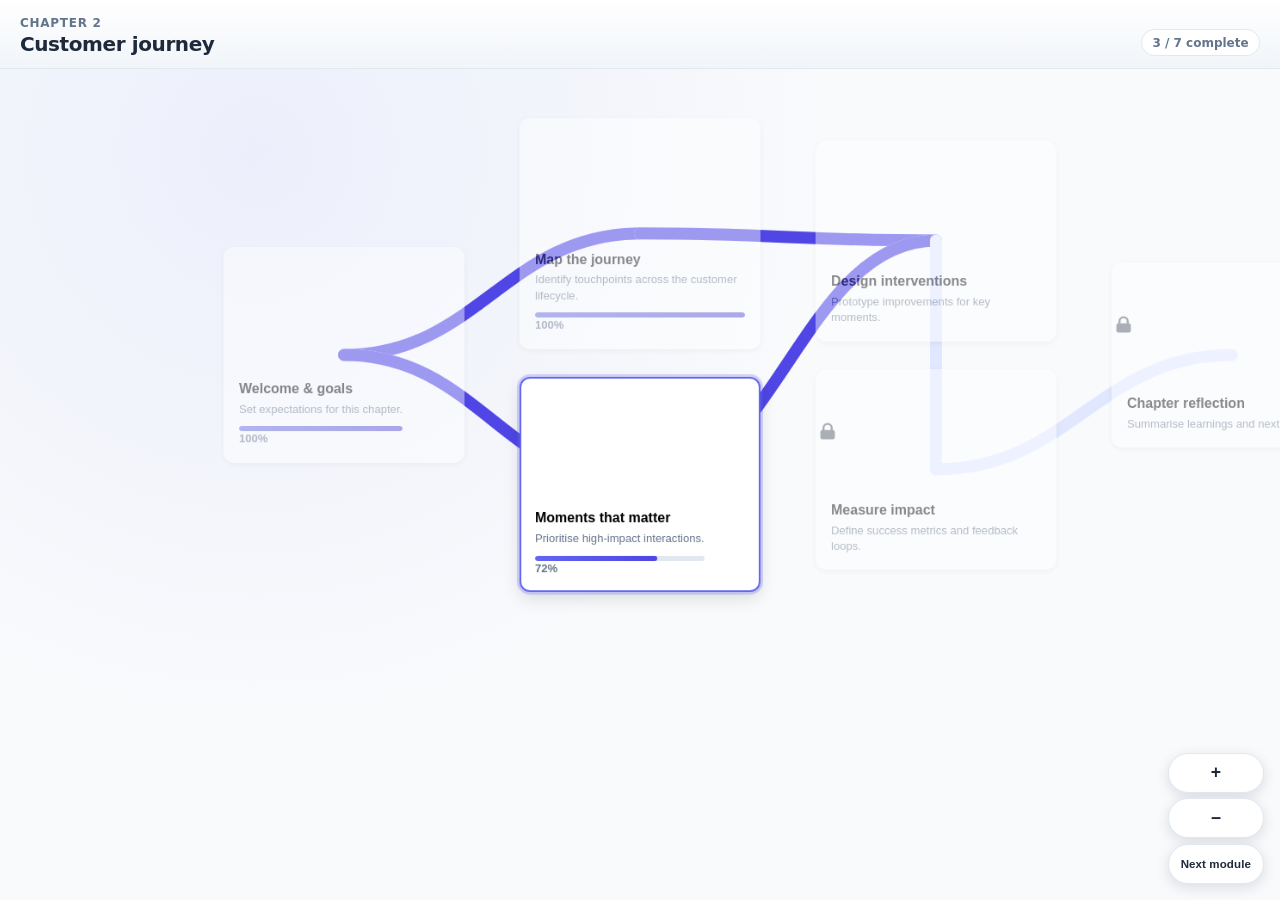
==== flow-map/index.html @ a002567e "Add WF prototype hub with flow-map chapter path design. Co-authored-by: Cursor <cursoragent@cursor.c" ====
<!DOCTYPE html>
<html lang="en">
  <head>
    <meta charset="UTF-8" />
    <meta name="viewport" content="width=device-width, initial-scale=1.0" />
    <title>flow-map — WF Prototype</title>
    <link rel="stylesheet" href="../css/flow-map.css" />
  </head>
  <body>
    <div class="flow-page">
      <header class="flow-header">
        <div class="flow-header__text">
          <p class="flow-header__chapter">Chapter 2</p>
          <h1 class="flow-header__title">Customer journey</h1>
        </div>
        <div class="flow-header__meta">
          <span class="pill">3 / 7 complete</span>
        </div>
      </header>

      <div class="path-viewport" id="viewport" aria-label="Chapter flow">
        <div class="path-stage" id="stage">
          <div class="path-map" id="map">
            <svg class="connectors" id="connectors" aria-hidden="true"></svg>
            <div class="columns" id="columns" role="list"></div>
          </div>
        </div>
      </div>

      <div class="map-controls" aria-label="Map controls">
        <button type="button" class="map-controls__btn" id="zoom-in" aria-label="Zoom in">+</button>
        <button type="button" class="map-controls__btn" id="zoom-out" aria-label="Zoom out">−</button>
        <button type="button" class="map-controls__btn map-controls__btn--wide" id="center-next">
          Next module
        </button>
      </div>
    </div>

    <script src="../js/flow-map.js" type="module"></script>
  </body>
</html>
---- css/flow-map.css ----
*,
*::before,
*::after {
  box-sizing: border-box;
}

:root {
  --indigo-500: #6366f1;
  --indigo-600: #4f46e5;
  --indigo-200: #e0e7ff;
  --indigo-300: #818cf8;
  --slate-50: #f8fafc;
  --slate-100: #f1f5f9;
  --slate-500: #64748b;
  --slate-800: #1e293b;
}

html,
body {
  margin: 0;
  height: 100%;
  font-family:
    'Inter',
    system-ui,
    -apple-system,
    BlinkMacSystemFont,
    'Segoe UI',
    sans-serif;
  background: var(--slate-100);
  color: var(--slate-800);
}

.flow-page {
  display: flex;
  flex-direction: column;
  height: 100vh;
  min-height: 100dvh;
  overflow: hidden;
}

.flow-header {
  display: flex;
  align-items: flex-end;
  justify-content: space-between;
  gap: 1rem;
  padding: 1rem 1.25rem 0.75rem;
  background: linear-gradient(180deg, #fff 0%, var(--slate-100) 100%);
  border-bottom: 1px solid #e2e8f0;
  flex-shrink: 0;
}

.flow-header__chapter {
  margin: 0 0 0.15rem;
  font-size: 0.75rem;
  font-weight: 600;
  letter-spacing: 0.06em;
  text-transform: uppercase;
  color: var(--slate-500);
}

.flow-header__title {
  margin: 0;
  font-size: 1.25rem;
  font-weight: 700;
  letter-spacing: -0.02em;
}

.pill {
  display: inline-block;
  padding: 0.35rem 0.65rem;
  border-radius: 999px;
  background: #fff;
  border: 1px solid #e2e8f0;
  font-size: 0.75rem;
  font-weight: 600;
  color: var(--slate-500);
}

.path-viewport {
  position: relative;
  flex: 1;
  min-height: 0;
  overflow: hidden;
  touch-action: none;
  cursor: grab;
  background:
    radial-gradient(circle at 20% 10%, rgba(99, 102, 241, 0.08), transparent 45%),
    var(--slate-50);
}

.path-viewport.panning {
  cursor: grabbing;
}

.path-stage {
  transform-origin: 0 0;
  will-change: transform;
}

.path-stage.animating {
  transition: transform 900ms cubic-bezier(0.22, 1, 0.36, 1);
}

.path-map {
  position: relative;
  width: max-content;
  min-height: 320px;
  padding: 1rem 0 2rem;
}

.connectors {
  position: absolute;
  inset: 0;
  width: 100%;
  height: 100%;
  pointer-events: none;
  overflow: visible;
}

.lane-track {
  fill: none;
  stroke: var(--indigo-200);
  stroke-width: 14;
  stroke-linecap: round;
  stroke-linejoin: round;
}

.lane-fill {
  fill: none;
  stroke: var(--indigo-500);
  stroke-width: 14;
  stroke-linecap: round;
  stroke-linejoin: round;
}

.lane-fill.filled {
  stroke: var(--indigo-600);
}

.lane-fill.animating {
  stroke: var(--indigo-300);
}

.columns {
  position: relative;
  z-index: 1;
  display: flex;
  flex-direction: row;
  align-items: stretch;
  gap: 4rem;
  padding: 1rem 2rem 2rem;
}

.column {
  display: flex;
  flex-direction: column;
  justify-content: center;
  gap: 2rem;
  flex: 0 0 auto;
  min-width: min(280px, 85vw);
}

.node-wrap {
  width: min(280px, 85vw);
  transition:
    opacity 400ms ease,
    filter 400ms ease;
}

.node-wrap.dimmed {
  opacity: 0.45;
  filter: saturate(0.85);
}

.node-wrap.focus-target {
  z-index: 2;
}

.module-card {
  display: flex;
  flex-direction: column;
  width: 100%;
  min-height: 200px;
  padding: 0;
  border: 2px solid transparent;
  border-radius: 0.75rem;
  background: #fff;
  box-shadow: 0 2px 8px rgba(0, 0, 0, 0.1);
  overflow: hidden;
  text-align: left;
  cursor: pointer;
  transition:
    transform 0.2s ease,
    box-shadow 0.2s ease,
    border-color 0.2s ease;
}

.module-card:hover:not(.locked) {
  transform: translateY(-4px);
  box-shadow: 0 8px 20px rgba(0, 0, 0, 0.15);
  border-color: var(--indigo-500);
}

.module-card.locked {
  cursor: not-allowed;
}

.module-card.focus-ring {
  border-color: var(--indigo-500);
  box-shadow:
    0 0 0 3px rgba(99, 102, 241, 0.25),
    0 8px 20px rgba(0, 0, 0, 0.12);
}

.module-image {
  position: relative;
  height: 140px;
  background: linear-gradient(135deg, #c7d2fe 0%, #a5b4fc 50%, #818cf8 100%);
}

.module-image img {
  width: 100%;
  height: 100%;
  object-fit: cover;
  display: block;
}

.module-image--locked::after {
  content: '';
  position: absolute;
  inset: 0;
  background: linear-gradient(
    to bottom,
    rgba(255, 255, 255, 0.05) 0%,
    rgba(243, 244, 246, 0.55) 100%
  );
}

.lock-badge {
  position: absolute;
  inset: 0;
  display: grid;
  place-items: center;
  background: rgba(255, 255, 255, 0.35);
}

.lock-badge svg {
  width: 1.5rem;
  height: 1.5rem;
  color: #4b5563;
}

.module-info {
  padding: 0.85rem 1rem 1rem;
}

.module-info h3 {
  margin: 0 0 0.35rem;
  font-size: 1rem;
  font-weight: 700;
}

.module-info p {
  margin: 0;
  font-size: 0.82rem;
  line-height: 1.4;
  color: var(--slate-500);
  display: -webkit-box;
  -webkit-line-clamp: 2;
  -webkit-box-orient: vertical;
  overflow: hidden;
}

.progress-bar {
  margin-top: 0.65rem;
  height: 6px;
  border-radius: 999px;
  background: #e2e8f0;
  overflow: hidden;
}

.progress-fill {
  height: 100%;
  border-radius: inherit;
  background: linear-gradient(90deg, var(--indigo-500), var(--indigo-600));
}

.progress-text {
  margin: 0.35rem 0 0;
  font-size: 0.72rem;
  font-weight: 600;
  color: var(--indigo-600);
}

.map-controls {
  position: absolute;
  right: 1rem;
  bottom: 1rem;
  display: flex;
  flex-direction: column;
  gap: 0.35rem;
  z-index: 10;
}

.map-controls__btn {
  min-width: 2.5rem;
  height: 2.5rem;
  padding: 0 0.75rem;
  border: 1px solid #e2e8f0;
  border-radius: 999px;
  background: #fff;
  box-shadow: 0 4px 14px rgba(15, 23, 42, 0.12);
  font-size: 1.1rem;
  font-weight: 700;
  color: var(--slate-800);
  cursor: pointer;
}

.map-controls__btn--wide {
  font-size: 0.72rem;
  font-weight: 600;
  letter-spacing: 0.01em;
}

.map-controls__btn:hover {
  border-color: var(--indigo-500);
  color: var(--indigo-600);
}

@media (max-width: 768px) {
  .columns {
    gap: 2.5rem;
    padding-inline: 1rem;
  }

  .lane-track,
  .lane-fill {
    stroke-width: 10;
  }
}

@media (prefers-reduced-motion: reduce) {
  .path-stage.animating,
  .node-wrap {
    transition: none;
  }
}
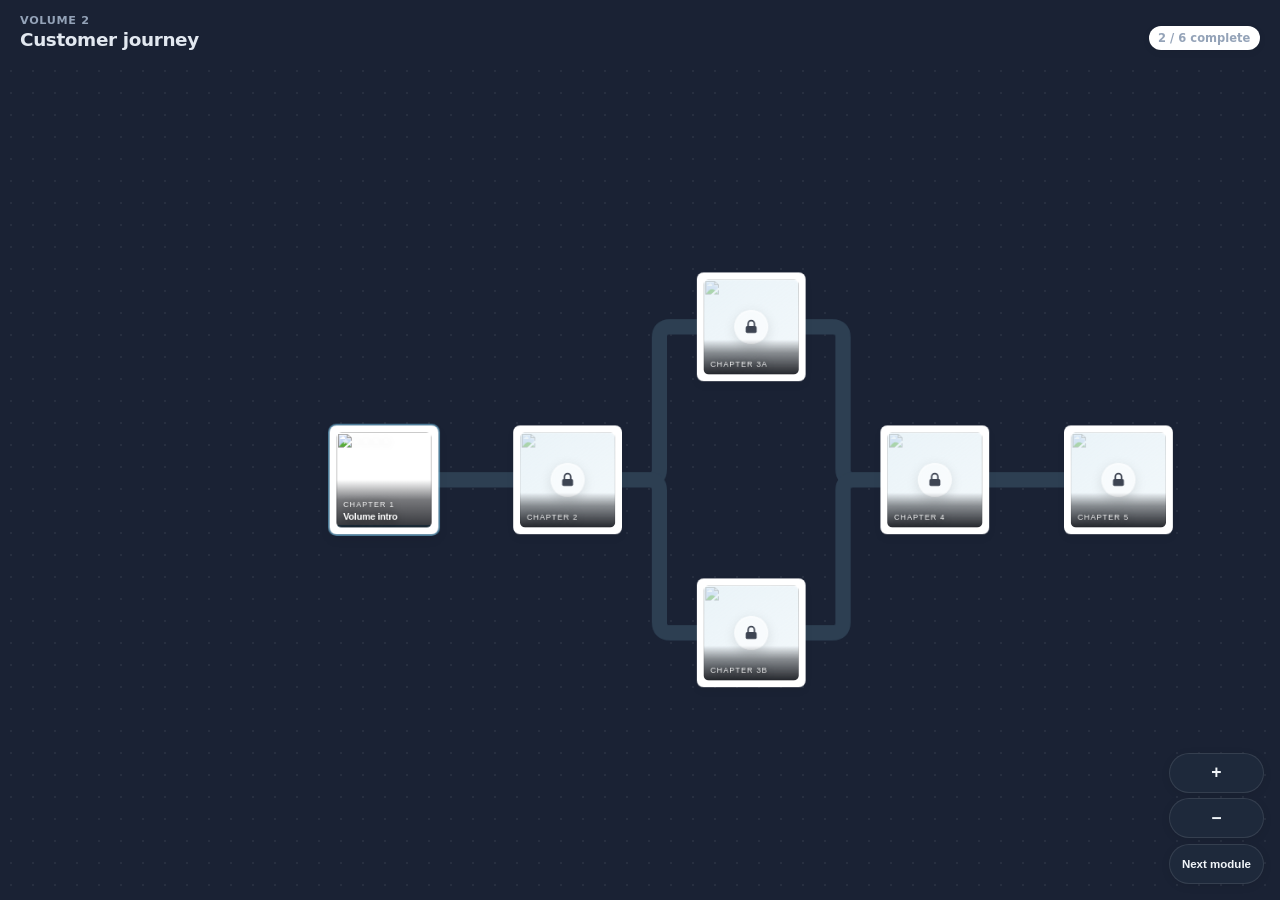
==== commit 807f5bc5: "Add workflow intro, corporate skin, and prototype tooling. Introduces the full chapter path experien" ====
--- a/flow-map/index.html
+++ b/flow-map/index.html
@@ -1,24 +1,27 @@
 <!DOCTYPE html>
-<html lang="en">
+<html lang="en" data-skin="space" data-appearance="dark" data-corporate-appearance="image" data-module-layout="clean">
   <head>
     <meta charset="UTF-8" />
     <meta name="viewport" content="width=device-width, initial-scale=1.0" />
     <title>flow-map — WF Prototype</title>
+    <link rel="stylesheet" href="../css/theme.css" />
+    <link rel="stylesheet" href="../css/cheat-panel.css" />
     <link rel="stylesheet" href="../css/flow-map.css" />
+    <link rel="stylesheet" href="../css/module-folder-bento.css" />
   </head>
   <body>
     <div class="flow-page">
       <header class="flow-header">
         <div class="flow-header__text">
-          <p class="flow-header__chapter">Chapter 2</p>
+          <p class="flow-header__chapter">Volume 2</p>
           <h1 class="flow-header__title">Customer journey</h1>
         </div>
         <div class="flow-header__meta">
-          <span class="pill">3 / 7 complete</span>
+          <span class="pill">2 / 6 complete</span>
         </div>
       </header>
 
-      <div class="path-viewport" id="viewport" aria-label="Chapter flow">
+      <div class="path-viewport" id="viewport" aria-label="Volume flow">
         <div class="path-stage" id="stage">
           <div class="path-map" id="map">
             <svg class="connectors" id="connectors" aria-hidden="true"></svg>
@@ -36,6 +39,19 @@
       </div>
     </div>
 
+    <script>
+      (function () {
+        function purgeStaleCheatPanel() {
+          var panel = document.getElementById('wf-cheat-panel');
+          if (panel && !panel.querySelector('[data-skin]')) panel.remove();
+        }
+        purgeStaleCheatPanel();
+        window.addEventListener('pageshow', function (e) {
+          if (e.persisted) purgeStaleCheatPanel();
+        });
+      })();
+    </script>
+    <script src="../js/cheat-panel.js?v=corporate-hero-office-1" type="module"></script>
     <script src="../js/flow-map.js" type="module"></script>
   </body>
 </html>
--- a/css/theme.css
+++ b/css/theme.css
@@ -0,0 +1,190 @@
+/* Global skins, space appearance, corporate appearance, + theme colour (cheat panel) */
+
+:root {
+  --theme-color: #6baed0;
+  --theme-color-soft: rgba(107, 174, 208, 0.15);
+  --theme-color-ring: rgba(107, 174, 208, 0.45);
+  --theme-color-strong: rgba(107, 174, 208, 0.65);
+  --theme-color-fill: rgba(107, 174, 208, 0.72);
+}
+
+/* —— Space skin · dark (starfield) —— */
+html[data-skin='space'][data-appearance='dark'],
+html:not([data-skin])[data-appearance='dark'] {
+  --surface-primary: #0a0e1a;
+  --surface-secondary: #121a2e;
+  --text-primary: #f1f5f9;
+  --text-muted: #94a3b8;
+  --hub-bg: #0f172a;
+  --hub-panel: #1e293b;
+  --hub-panel-border: #334155;
+  --hub-icon-bg: rgba(255, 255, 255, 0.06);
+  --map-bg: #1a2234;
+  --map-grid-dot: rgba(255, 255, 255, 0.06);
+  --map-header-fade: linear-gradient(180deg, rgba(26, 34, 52, 0.95) 0%, transparent 100%);
+  --map-text: #e2e8f0;
+  --map-text-muted: #94a3b8;
+  --map-card-bg: #ffffff;
+  --map-control-bg: #1e293b;
+  --map-control-text: #f1f5f9;
+  --map-control-border: rgba(255, 255, 255, 0.1);
+  --lane-track: #2d3f52;
+  --lane-fill: color-mix(in srgb, var(--theme-color) 55%, #2d3f52);
+  --lane-fill-done: var(--theme-color);
+  --intro-sky-visible: 1;
+  --void-glow: rgba(120, 160, 220, 0.35);
+}
+
+/* —— Space skin · light (abstract void) —— */
+html[data-skin='space'][data-appearance='light'],
+html:not([data-skin])[data-appearance='light'] {
+  --surface-primary: #ffffff;
+  --surface-secondary: #f2f5f7;
+  --text-primary: #1e293b;
+  --text-muted: #64748b;
+  --hub-bg: #f2f5f7;
+  --hub-panel: #ffffff;
+  --hub-panel-border: #e2e8f0;
+  --hub-icon-bg: rgba(15, 23, 42, 0.05);
+  --map-bg: #f2f5f7;
+  --map-grid-dot: rgba(15, 23, 42, 0.06);
+  --map-header-fade: linear-gradient(180deg, rgba(255, 255, 255, 0.95) 0%, transparent 100%);
+  --map-text: #1e293b;
+  --map-text-muted: #64748b;
+  --map-card-bg: #ffffff;
+  --map-control-bg: #ffffff;
+  --map-control-text: #1e293b;
+  --map-control-border: rgba(15, 23, 42, 0.08);
+  --lane-track: #d4dee8;
+  --lane-fill: color-mix(in srgb, var(--theme-color) 50%, #d4dee8);
+  --lane-fill-done: var(--theme-color);
+  --intro-sky-visible: 1;
+  --void-top: #ffffff;
+  --void-mid: #f2f5f7;
+  --void-horizon: #e2e7f0;
+  --void-floor: #d8dee9;
+  --void-glow: rgba(255, 255, 255, 0.9);
+  --void-haze: rgba(200, 210, 228, 0.5);
+}
+
+/* Shared module accent (inside cards + UI details) */
+.module-card--start,
+.module-card.focus-ring,
+.module-card.is-focused {
+  box-shadow:
+    0 0 0 2px var(--theme-color-ring),
+    0 0 1.5px rgba(0, 0, 0, 0.05),
+    0 4.8px 10.2px rgba(0, 0, 0, 0.05);
+}
+
+.module-card.focus-ring,
+.module-card.is-focused {
+  box-shadow:
+    0 0 0 2px var(--theme-color-strong),
+    0 0 1.5px rgba(0, 0, 0, 0.05),
+    0 6px 14px rgba(0, 0, 0, 0.08);
+}
+
+.module-thumb::after {
+  content: '';
+  position: absolute;
+  left: 0;
+  right: 0;
+  bottom: 0;
+  height: 3px;
+  background: var(--theme-color);
+  border-radius: 0 0 var(--thumb-radius, 6px) var(--thumb-radius, 6px);
+  opacity: 0;
+  pointer-events: none;
+  z-index: 1;
+}
+
+.module-card--start .module-thumb::after,
+.module-card.focus-ring .module-thumb::after,
+.module-card.is-focused .module-thumb::after {
+  opacity: 1;
+}
+
+/* Hover pop — same trigger as module hover sound (ui-sounds.js) */
+@keyframes module-hover-pop {
+  0% {
+    transform: translate3d(0, 0, 0) scale(1);
+  }
+  50% {
+    transform: translate3d(0, -2px, 0) scale(1.028);
+  }
+  100% {
+    transform: translate3d(0, -1px, 0) scale(1.018);
+  }
+}
+
+.module-card:not(.locked) {
+  transform: translate3d(0, 0, 0) scale(1);
+  transition:
+    transform 0.22s cubic-bezier(0.33, 1, 0.68, 1),
+    box-shadow 0.22s ease;
+}
+
+.module-card:not(.locked).is-hover-pop {
+  position: relative;
+  z-index: 2;
+  animation: module-hover-pop 0.3s cubic-bezier(0.25, 0.85, 0.35, 1) forwards;
+  box-shadow:
+    0 0 1.5px rgba(0, 0, 0, 0.05),
+    0 6px 14px rgba(0, 0, 0, 0.08);
+}
+
+@media (prefers-reduced-motion: reduce) {
+  .module-card:not(.locked).is-hover-pop {
+    animation: none;
+    transform: translate3d(0, -1px, 0) scale(1.01);
+  }
+}
+
+/* Locked module reject — scale + force-field sound (ui-sounds.js) */
+.module-card.locked {
+  transform: translate3d(0, 0, 0) scale(1);
+  transition: transform 0.14s cubic-bezier(0.33, 1, 0.68, 1);
+}
+
+.module-card.locked.is-locked-press {
+  transform: translate3d(0, 0, 0) scale(0.99);
+}
+
+@media (prefers-reduced-motion: reduce) {
+  .module-card.locked.is-locked-press {
+    transform: none;
+  }
+}
+
+/* —— Corporate skin (clean slate — modules & intro TBD) —— */
+html[data-skin='corporate'] {
+  --surface-primary: #ffffff;
+  --surface-secondary: #f9fafb;
+  --text-primary: #111827;
+  --text-muted: #6b7280;
+  --hub-bg: #f3f4f6;
+  --hub-panel: #ffffff;
+  --hub-panel-border: #e5e7eb;
+  --hub-icon-bg: rgba(17, 24, 39, 0.04);
+  --map-bg: #f9fafb;
+  --map-grid-dot: rgba(17, 24, 39, 0.05);
+  --map-header-fade: linear-gradient(180deg, rgba(255, 255, 255, 0.98) 0%, transparent 100%);
+  --map-text: #111827;
+  --map-text-muted: #6b7280;
+  --map-card-bg: #ffffff;
+  --map-control-bg: #ffffff;
+  --map-control-text: #111827;
+  --map-control-border: #e5e7eb;
+  --lane-track: #e5e7eb;
+  --lane-fill: color-mix(in srgb, var(--theme-color) 40%, #e5e7eb);
+  --lane-fill-done: var(--theme-color);
+  --intro-sky-visible: 0;
+}
+
+html[data-skin='corporate'] .intro-sky-space,
+html[data-skin='corporate'] .intro-sky-void {
+  display: none !important;
+}
+
+/* Workflow intro corporate board — see workflow-intro-corporate.css */
--- a/css/cheat-panel.css
+++ b/css/cheat-panel.css
@@ -0,0 +1,395 @@
+.cheat-panel-fab {
+  position: fixed;
+  left: 1rem;
+  bottom: 1rem;
+  z-index: 100001;
+  display: inline-flex;
+  align-items: center;
+  gap: 0.4rem;
+  min-height: 2.65rem;
+  padding: 0.45rem 0.85rem 0.45rem 0.7rem;
+  border: 1px solid var(--hub-panel-border, #334155);
+  border-radius: 999px;
+  background: var(--hub-panel, #1e293b);
+  color: var(--text-primary, #f8fafc);
+  font-family: inherit;
+  line-height: 1;
+  cursor: pointer;
+  box-shadow: 0 4px 16px rgba(0, 0, 0, 0.25);
+  transition:
+    transform 150ms ease,
+    border-color 150ms ease,
+    box-shadow 150ms ease;
+}
+
+.cheat-panel-fab__mark {
+  font-size: 1.05rem;
+  font-weight: 700;
+  color: var(--theme-color, #6baed0);
+}
+
+.cheat-panel-fab__label {
+  font-size: 0.72rem;
+  font-weight: 600;
+  letter-spacing: 0.02em;
+}
+
+.cheat-panel-fab:hover {
+  transform: scale(1.06);
+  border-color: var(--theme-color-ring);
+  box-shadow: 0 6px 20px rgba(0, 0, 0, 0.3);
+}
+
+.cheat-panel-fab[aria-expanded='true'] {
+  border-color: var(--theme-color);
+  box-shadow: 0 0 0 2px var(--theme-color-soft);
+}
+
+.cheat-panel {
+  position: fixed;
+  right: 1rem;
+  bottom: 1rem;
+  z-index: 100000;
+  width: min(18rem, calc(100vw - 2rem));
+  padding: 1rem 1.1rem 1.05rem;
+  border: 1px solid var(--hub-panel-border, #334155);
+  border-radius: 0.85rem;
+  background: var(--hub-panel, #1e293b);
+  color: var(--text-primary, #f8fafc);
+  box-shadow: 0 12px 40px rgba(0, 0, 0, 0.35);
+  font-family:
+    'Inter',
+    system-ui,
+    -apple-system,
+    sans-serif;
+  font-size: 0.8rem;
+  opacity: 0;
+  visibility: hidden;
+  transform: translateY(8px) scale(0.98);
+  transition:
+    opacity 180ms ease,
+    transform 180ms ease,
+    visibility 180ms;
+  pointer-events: none;
+}
+
+.cheat-panel.is-open {
+  opacity: 1;
+  visibility: visible;
+  transform: translateY(0) scale(1);
+  pointer-events: auto;
+}
+
+.cheat-panel__nav {
+  margin: -0.15rem 0 0.75rem;
+  padding-bottom: 0.75rem;
+  border-bottom: 1px solid var(--hub-panel-border, #334155);
+}
+
+.cheat-panel__home {
+  display: flex;
+  align-items: center;
+  justify-content: center;
+  width: 100%;
+  padding: 0.5rem 0.65rem;
+  border: 1px solid var(--hub-panel-border, #334155);
+  border-radius: 0.45rem;
+  background: var(--hub-bg, #0f172a);
+  color: var(--text-primary, #f8fafc);
+  font-family: inherit;
+  font-size: 0.75rem;
+  font-weight: 600;
+  letter-spacing: 0.01em;
+  cursor: pointer;
+  transition:
+    border-color 120ms ease,
+    background 120ms ease,
+    color 120ms ease;
+}
+
+.cheat-panel__home:hover {
+  border-color: var(--theme-color-ring);
+  background: var(--theme-color-soft);
+  color: var(--text-primary, #f8fafc);
+}
+
+.cheat-panel__path-actions {
+  display: flex;
+  flex-direction: column;
+  gap: 0.35rem;
+}
+
+.cheat-panel__reset-path {
+  width: 100%;
+  padding: 0.5rem 0.65rem;
+  border: 1px solid var(--hub-panel-border, #334155);
+  border-radius: 0.45rem;
+  background: transparent;
+  color: var(--text-muted, #94a3b8);
+  font-size: 0.8125rem;
+  font-weight: 500;
+  cursor: pointer;
+}
+
+.cheat-panel__reset-path:hover {
+  border-color: var(--theme-color-ring);
+  color: var(--text-primary, #f8fafc);
+}
+
+.cheat-panel__header {
+  display: flex;
+  align-items: center;
+  justify-content: space-between;
+  gap: 0.5rem;
+  margin-bottom: 0.85rem;
+}
+
+.cheat-panel__title {
+  margin: 0;
+  font-size: 0.72rem;
+  font-weight: 700;
+  letter-spacing: 0.06em;
+  text-transform: uppercase;
+  color: var(--text-muted, #94a3b8);
+}
+
+.cheat-panel__close {
+  padding: 0.2rem 0.45rem;
+  border: none;
+  border-radius: 0.35rem;
+  background: transparent;
+  color: var(--text-muted, #94a3b8);
+  font-size: 1rem;
+  line-height: 1;
+  cursor: pointer;
+}
+
+.cheat-panel__close:hover {
+  color: var(--text-primary, #f8fafc);
+  background: var(--theme-color-soft);
+}
+
+.cheat-panel__section {
+  margin-bottom: 0.9rem;
+}
+
+.cheat-panel__section:last-of-type {
+  margin-bottom: 0.5rem;
+}
+
+.cheat-panel__label {
+  display: block;
+  margin-bottom: 0.4rem;
+  font-size: 0.7rem;
+  font-weight: 600;
+  color: var(--text-muted, #94a3b8);
+}
+
+.cheat-panel__segmented {
+  display: grid;
+  grid-template-columns: 1fr 1fr;
+  gap: 0.35rem;
+  padding: 0.2rem;
+  border-radius: 0.55rem;
+  background: var(--hub-bg, #0f172a);
+}
+
+.cheat-panel__segmented--compact {
+  margin-bottom: 0.5rem;
+}
+
+.cheat-panel__segmented--compact .cheat-panel__seg-btn {
+  font-size: 0.7rem;
+  padding: 0.38rem 0.4rem;
+}
+
+.cheat-panel__seg-btn {
+  padding: 0.45rem 0.5rem;
+  border: 1px solid transparent;
+  border-radius: 0.4rem;
+  background: transparent;
+  color: var(--text-muted, #94a3b8);
+  font-size: 0.75rem;
+  font-weight: 600;
+  cursor: pointer;
+  transition:
+    background 120ms ease,
+    color 120ms ease,
+    border-color 120ms ease;
+}
+
+.cheat-panel__seg-btn:hover {
+  color: var(--text-primary, #f8fafc);
+}
+
+.cheat-panel__seg-btn.is-active {
+  border-color: var(--theme-color-ring);
+  background: var(--surface-primary, #fff);
+  color: var(--text-primary, #1e293b);
+  box-shadow: 0 1px 4px rgba(0, 0, 0, 0.08);
+}
+
+html[data-skin='space'][data-appearance='dark'] .cheat-panel__seg-btn.is-active,
+html:not([data-skin])[data-appearance='dark'] .cheat-panel__seg-btn.is-active {
+  background: var(--surface-secondary, #121a2e);
+  color: var(--text-primary, #f1f5f9);
+}
+
+.cheat-panel__section--nested {
+  margin-top: -0.35rem;
+  padding-top: 0;
+  border-top: none;
+}
+
+.cheat-panel__section--nested .cheat-panel__label {
+  font-size: 0.68rem;
+  font-weight: 500;
+  color: var(--text-muted, #64748b);
+  text-transform: none;
+  letter-spacing: 0;
+}
+
+.cheat-panel__color-row {
+  display: flex;
+  align-items: center;
+  gap: 0.5rem;
+}
+
+.cheat-panel__color-input {
+  width: 2.5rem;
+  height: 2rem;
+  padding: 0;
+  border: 1px solid var(--hub-panel-border, #334155);
+  border-radius: 0.35rem;
+  background: transparent;
+  cursor: pointer;
+}
+
+.cheat-panel__color-hex {
+  flex: 1;
+  padding: 0.4rem 0.5rem;
+  border: 1px solid var(--hub-panel-border, #334155);
+  border-radius: 0.35rem;
+  background: var(--hub-bg, #0f172a);
+  color: var(--text-primary, #f8fafc);
+  font-family: ui-monospace, monospace;
+  font-size: 0.72rem;
+}
+
+.cheat-panel__swatches {
+  display: flex;
+  flex-wrap: wrap;
+  gap: 0.35rem;
+  margin-top: 0.45rem;
+}
+
+.cheat-panel__swatch {
+  width: 1.35rem;
+  height: 1.35rem;
+  padding: 0;
+  border: 2px solid transparent;
+  border-radius: 999px;
+  cursor: pointer;
+  transition: transform 120ms ease, border-color 120ms ease;
+}
+
+.cheat-panel__swatch:hover {
+  transform: scale(1.08);
+}
+
+.cheat-panel__swatch.is-active {
+  border-color: var(--text-primary, #f8fafc);
+}
+
+.cheat-panel__sound-grid {
+  display: grid;
+  grid-template-columns: repeat(2, 1fr);
+  gap: 0.35rem;
+}
+
+.cheat-panel__sound-btn {
+  padding: 0.4rem 0.45rem;
+  border: 1px solid var(--hub-panel-border, #334155);
+  border-radius: 0.4rem;
+  background: var(--hub-bg, #0f172a);
+  color: var(--text-muted, #94a3b8);
+  font-size: 0.68rem;
+  font-weight: 600;
+  text-align: center;
+  cursor: pointer;
+  transition:
+    background 120ms ease,
+    color 120ms ease,
+    border-color 120ms ease;
+}
+
+.cheat-panel__sound-btn:hover {
+  color: var(--text-primary, #f8fafc);
+  border-color: var(--theme-color-ring);
+}
+
+.cheat-panel__sound-btn.is-active {
+  border-color: var(--theme-color);
+  background: var(--theme-color-soft);
+  color: var(--text-primary, #f8fafc);
+}
+
+.cheat-panel__volume {
+  display: grid;
+  grid-template-columns: 1fr minmax(5.5rem, auto);
+  grid-template-rows: auto auto;
+  align-items: center;
+  gap: 0.35rem 0.65rem;
+  margin-top: 0.55rem;
+  cursor: pointer;
+}
+
+.cheat-panel__volume-label {
+  grid-column: 1 / -1;
+  font-size: 0.7rem;
+  font-weight: 600;
+  color: var(--text-muted, #94a3b8);
+}
+
+.cheat-panel__volume-slider {
+  width: 100%;
+  height: 0.35rem;
+  margin: 0;
+  accent-color: var(--theme-color, #6baed0);
+  cursor: pointer;
+}
+
+.cheat-panel__volume-slider:disabled {
+  opacity: 0.45;
+  cursor: not-allowed;
+}
+
+.cheat-panel__volume-value {
+  font-size: 0.75rem;
+  font-weight: 600;
+  font-variant-numeric: tabular-nums;
+  color: var(--text, #e2e8f0);
+  text-align: right;
+}
+
+.cheat-panel__sound-note {
+  margin: 0.4rem 0 0;
+  font-size: 0.62rem;
+  line-height: 1.35;
+  color: var(--text-muted, #94a3b8);
+}
+
+.cheat-panel__hint {
+  margin: 0;
+  font-size: 0.65rem;
+  line-height: 1.4;
+  color: var(--text-muted, #94a3b8);
+}
+
+.cheat-panel__hint kbd {
+  padding: 0.1rem 0.3rem;
+  border-radius: 0.2rem;
+  background: var(--hub-bg, #0f172a);
+  font-family: inherit;
+  font-size: 0.62rem;
+}
--- a/css/flow-map.css
+++ b/css/flow-map.css
@@ -5,14 +5,11 @@
 }
 
 :root {
-  --indigo-500: #6366f1;
-  --indigo-600: #4f46e5;
-  --indigo-200: #e0e7ff;
-  --indigo-300: #818cf8;
-  --slate-50: #f8fafc;
-  --slate-100: #f1f5f9;
-  --slate-500: #64748b;
-  --slate-800: #1e293b;
+  --card-radius: 8px;
+  --thumb-radius: 6px;
+  --card-size: 128px;
+  --card-pad: 8px;
+  --accent: var(--theme-color);
 }
 
 html,
@@ -26,8 +23,11 @@
     BlinkMacSystemFont,
     'Segoe UI',
     sans-serif;
-  background: var(--slate-100);
-  color: var(--slate-800);
+  background: var(--map-bg);
+  color: var(--map-text);
+  transition:
+    background 280ms ease,
+    color 280ms ease;
 }
 
 .flow-page {
@@ -43,37 +43,38 @@
   align-items: flex-end;
   justify-content: space-between;
   gap: 1rem;
-  padding: 1rem 1.25rem 0.75rem;
-  background: linear-gradient(180deg, #fff 0%, var(--slate-100) 100%);
-  border-bottom: 1px solid #e2e8f0;
+  padding: 0.85rem 1.25rem 0.65rem;
+  background: var(--map-header-fade);
+  border-bottom: none;
   flex-shrink: 0;
+  z-index: 5;
 }
 
 .flow-header__chapter {
   margin: 0 0 0.15rem;
-  font-size: 0.75rem;
+  font-size: 0.7rem;
   font-weight: 600;
   letter-spacing: 0.06em;
   text-transform: uppercase;
-  color: var(--slate-500);
+  color: var(--map-text-muted);
 }
 
 .flow-header__title {
   margin: 0;
-  font-size: 1.25rem;
-  font-weight: 700;
+  font-size: 1.15rem;
+  font-weight: 600;
   letter-spacing: -0.02em;
 }
 
 .pill {
   display: inline-block;
-  padding: 0.35rem 0.65rem;
+  padding: 0.3rem 0.6rem;
   border-radius: 999px;
-  background: #fff;
-  border: 1px solid #e2e8f0;
-  font-size: 0.75rem;
+  background: var(--map-card-bg);
+  box-shadow: 0 0 1.5px rgba(0, 0, 0, 0.05), 0 2px 8px rgba(0, 0, 0, 0.05);
+  font-size: 0.72rem;
   font-weight: 600;
-  color: var(--slate-500);
+  color: var(--map-text-muted);
 }
 
 .path-viewport {
@@ -83,9 +84,9 @@
   overflow: hidden;
   touch-action: none;
   cursor: grab;
-  background:
-    radial-gradient(circle at 20% 10%, rgba(99, 102, 241, 0.08), transparent 45%),
-    var(--slate-50);
+  background-color: var(--map-bg);
+  background-image: radial-gradient(circle, var(--map-grid-dot) 1px, transparent 1px);
+  background-size: 22px 22px;
 }
 
 .path-viewport.panning {
@@ -104,8 +105,8 @@
 .path-map {
   position: relative;
   width: max-content;
-  min-height: 320px;
-  padding: 1rem 0 2rem;
+  min-height: 280px;
+  padding: 1.5rem 0 2.5rem;
 }
 
 .connectors {
@@ -119,177 +120,239 @@
 
 .lane-track {
   fill: none;
-  stroke: var(--indigo-200);
-  stroke-width: 14;
+  stroke: var(--lane-track);
+  stroke-width: 18;
   stroke-linecap: round;
   stroke-linejoin: round;
 }
 
 .lane-fill {
   fill: none;
-  stroke: var(--indigo-500);
-  stroke-width: 14;
+  stroke: var(--lane-fill);
+  stroke-width: 18;
   stroke-linecap: round;
   stroke-linejoin: round;
 }
 
 .lane-fill.filled {
-  stroke: var(--indigo-600);
-}
-
-.lane-fill.animating {
-  stroke: var(--indigo-300);
-}
-
-.columns {
+  stroke: var(--lane-fill-done);
+}
+
+.path-grid {
   position: relative;
   z-index: 1;
-  display: flex;
-  flex-direction: row;
-  align-items: stretch;
-  gap: 4rem;
-  padding: 1rem 2rem 2rem;
-}
-
-.column {
-  display: flex;
-  flex-direction: column;
-  justify-content: center;
-  gap: 2rem;
-  flex: 0 0 auto;
-  min-width: min(280px, 85vw);
+  display: grid;
+  grid-template-columns: repeat(6, var(--card-size));
+  grid-template-rows: repeat(3, var(--card-size));
+  column-gap: 5.5rem;
+  row-gap: 3.25rem;
+  padding: 2rem 3rem 3rem;
+  align-items: center;
+  justify-items: center;
 }
 
 .node-wrap {
-  width: min(280px, 85vw);
+  width: var(--card-size);
   transition:
     opacity 400ms ease,
-    filter 400ms ease;
+    filter 400ms ease,
+    transform 200ms ease;
 }
 
 .node-wrap.dimmed {
-  opacity: 0.45;
-  filter: saturate(0.85);
-}
-
-.node-wrap.focus-target {
+  opacity: 0.42;
+  filter: saturate(0.75);
+}
+
+.node-wrap--start {
+  z-index: 3;
+}
+
+.node-wrap--hub {
   z-index: 2;
 }
 
+/* Figma module card — 102×107 scaled to 128px */
 .module-card {
-  display: flex;
-  flex-direction: column;
-  width: 100%;
-  min-height: 200px;
-  padding: 0;
-  border: 2px solid transparent;
-  border-radius: 0.75rem;
-  background: #fff;
-  box-shadow: 0 2px 8px rgba(0, 0, 0, 0.1);
-  overflow: hidden;
-  text-align: left;
+  display: block;
+  width: var(--card-size);
+  height: var(--card-size);
+  padding: var(--card-pad);
+  border: none;
+  border-radius: var(--card-radius);
+  background: var(--map-card-bg);
+  box-shadow:
+    0 0 1.5px rgba(0, 0, 0, 0.05),
+    0 4.8px 10.2px rgba(0, 0, 0, 0.05);
   cursor: pointer;
-  transition:
-    transform 0.2s ease,
-    box-shadow 0.2s ease,
-    border-color 0.2s ease;
-}
-
-.module-card:hover:not(.locked) {
-  transform: translateY(-4px);
-  box-shadow: 0 8px 20px rgba(0, 0, 0, 0.15);
-  border-color: var(--indigo-500);
 }
 
 .module-card.locked {
   cursor: not-allowed;
 }
 
-.module-card.focus-ring {
-  border-color: var(--indigo-500);
-  box-shadow:
-    0 0 0 3px rgba(99, 102, 241, 0.25),
-    0 8px 20px rgba(0, 0, 0, 0.12);
-}
-
-.module-image {
+.module-thumb {
   position: relative;
-  height: 140px;
-  background: linear-gradient(135deg, #c7d2fe 0%, #a5b4fc 50%, #818cf8 100%);
-}
-
-.module-image img {
+  width: 100%;
+  height: 100%;
+  border-radius: var(--thumb-radius);
+  overflow: hidden;
+  isolation: isolate;
+}
+
+.module-thumb__img {
   width: 100%;
   height: 100%;
   object-fit: cover;
   display: block;
-}
-
-.module-image--locked::after {
-  content: '';
+  border-radius: var(--thumb-radius);
+}
+
+.module-thumb__overlay {
   position: absolute;
   inset: 0;
+  border-radius: var(--thumb-radius);
+  background: rgba(255, 255, 255, 0.2);
+  pointer-events: none;
+}
+
+.module-card:not(.locked) .module-thumb__overlay {
+  opacity: 0;
+  background: transparent;
+  backdrop-filter: none;
+  -webkit-backdrop-filter: none;
+}
+
+.module-card.locked .module-thumb__overlay {
+  opacity: 1;
   background: linear-gradient(
-    to bottom,
-    rgba(255, 255, 255, 0.05) 0%,
-    rgba(243, 244, 246, 0.55) 100%
+    145deg,
+    color-mix(in srgb, var(--theme-color, #6baed0) 14%, rgba(255, 255, 255, 0.26)),
+    color-mix(in srgb, var(--theme-color, #6baed0) 8%, rgba(255, 255, 255, 0.12))
   );
-}
-
-.lock-badge {
+  backdrop-filter: blur(32px) saturate(1.4) brightness(1.05);
+  -webkit-backdrop-filter: blur(32px) saturate(1.4) brightness(1.05);
+  box-shadow:
+    inset 0 1px 0 rgba(255, 255, 255, 0.5),
+    inset 0 -1px 0 rgba(255, 255, 255, 0.1),
+    inset 0 0 0 1px rgba(255, 255, 255, 0.2);
+}
+
+.module-card.locked .module-padlock::before {
+  background: rgba(255, 255, 255, 0.55);
+  backdrop-filter: blur(10px);
+  -webkit-backdrop-filter: blur(10px);
+  border: 1px solid rgba(255, 255, 255, 0.45);
+  box-shadow:
+    0 4px 16px rgba(0, 0, 0, 0.12),
+    inset 0 1px 0 rgba(255, 255, 255, 0.5);
+}
+
+.module-thumb__label {
+  position: absolute;
+  left: 0;
+  right: 0;
+  bottom: 0;
+  z-index: 4;
+  display: flex;
+  flex-direction: column;
+  align-items: flex-start;
+  gap: 0.15rem;
+  padding: 1.5rem 0.5rem 0.4rem;
+  text-align: left;
+  text-shadow: 0 1px 8px rgba(0, 0, 0, 0.55);
+  background: linear-gradient(180deg, transparent 0%, rgba(8, 10, 16, 0.55) 42%, rgba(8, 10, 16, 0.82) 100%);
+  pointer-events: none;
+}
+
+.module-thumb__chapter {
+  margin: 0;
+  font-size: 0.5625rem;
+  font-weight: 300;
+  line-height: 1.15;
+  letter-spacing: 0.12em;
+  text-transform: uppercase;
+  color: rgba(255, 255, 255, 0.92);
+}
+
+.module-thumb__name {
+  margin: 0;
+  font-size: 0.6875rem;
+  font-weight: 600;
+  line-height: 1.15;
+  letter-spacing: -0.02em;
+  color: #ffffff;
+}
+
+.module-thumb__name[hidden] {
+  display: none;
+}
+
+.module-card.locked .module-thumb__label {
+  background: linear-gradient(
+    180deg,
+    transparent 0%,
+    rgba(8, 10, 16, 0.45) 38%,
+    rgba(8, 10, 16, 0.88) 100%
+  );
+}
+
+.module-stars {
+  position: absolute;
+  top: 6px;
+  left: 6px;
+  z-index: 2;
+  display: flex;
+  align-items: center;
+  gap: 2px;
+  filter: drop-shadow(0 1.4px 4.2px rgba(0, 0, 0, 0.12));
+  pointer-events: none;
+}
+
+.module-star {
+  display: flex;
+  width: 10px;
+  height: 10px;
+  color: rgba(255, 255, 255, 0.55);
+}
+
+.module-star.is-filled {
+  color: #fff;
+}
+
+.module-star svg {
+  width: 100%;
+  height: 100%;
+}
+
+.module-padlock {
   position: absolute;
   inset: 0;
+  z-index: 2;
   display: grid;
   place-items: center;
-  background: rgba(255, 255, 255, 0.35);
-}
-
-.lock-badge svg {
-  width: 1.5rem;
-  height: 1.5rem;
-  color: #4b5563;
-}
-
-.module-info {
-  padding: 0.85rem 1rem 1rem;
-}
-
-.module-info h3 {
-  margin: 0 0 0.35rem;
-  font-size: 1rem;
-  font-weight: 700;
-}
-
-.module-info p {
-  margin: 0;
-  font-size: 0.82rem;
-  line-height: 1.4;
-  color: var(--slate-500);
-  display: -webkit-box;
-  -webkit-line-clamp: 2;
-  -webkit-box-orient: vertical;
-  overflow: hidden;
-}
-
-.progress-bar {
-  margin-top: 0.65rem;
-  height: 6px;
-  border-radius: 999px;
-  background: #e2e8f0;
-  overflow: hidden;
-}
-
-.progress-fill {
-  height: 100%;
-  border-radius: inherit;
-  background: linear-gradient(90deg, var(--indigo-500), var(--indigo-600));
-}
-
-.progress-text {
-  margin: 0.35rem 0 0;
-  font-size: 0.72rem;
-  font-weight: 600;
-  color: var(--indigo-600);
+  pointer-events: none;
+}
+
+.module-padlock::before {
+  content: '';
+  width: 40px;
+  height: 40px;
+  border-radius: 50%;
+  background: rgba(255, 255, 255, 0.92);
+  box-shadow: 0 2px 10px rgba(0, 0, 0, 0.12);
+  position: absolute;
+}
+
+.module-padlock svg {
+  position: relative;
+  width: 22px;
+  height: 22px;
+  color: #3d4452;
+}
+
+.module-padlock .lock-shackle {
+  stroke: #3d4452;
 }
 
 .map-controls {
@@ -306,42 +369,47 @@
   min-width: 2.5rem;
   height: 2.5rem;
   padding: 0 0.75rem;
-  border: 1px solid #e2e8f0;
+  border: 1px solid var(--map-control-border);
   border-radius: 999px;
-  background: #fff;
-  box-shadow: 0 4px 14px rgba(15, 23, 42, 0.12);
+  background: var(--map-control-bg);
+  box-shadow: 0 2px 10px rgba(0, 0, 0, 0.08);
   font-size: 1.1rem;
   font-weight: 700;
-  color: var(--slate-800);
+  color: var(--map-control-text);
   cursor: pointer;
 }
 
 .map-controls__btn--wide {
   font-size: 0.72rem;
   font-weight: 600;
-  letter-spacing: 0.01em;
 }
 
 .map-controls__btn:hover {
-  border-color: var(--indigo-500);
-  color: var(--indigo-600);
+  border-color: var(--theme-color);
+  color: var(--theme-color);
 }
 
 @media (max-width: 768px) {
-  .columns {
-    gap: 2.5rem;
-    padding-inline: 1rem;
+  :root {
+    --card-size: 112px;
+  }
+
+  .path-grid {
+    column-gap: 4.5rem;
+    row-gap: 2.5rem;
+    padding-inline: 1.5rem;
   }
 
   .lane-track,
   .lane-fill {
-    stroke-width: 10;
+    stroke-width: 14;
   }
 }
 
 @media (prefers-reduced-motion: reduce) {
   .path-stage.animating,
-  .node-wrap {
+  .node-wrap,
+  .module-card {
     transition: none;
   }
 }
--- a/css/module-folder-bento.css
+++ b/css/module-folder-bento.css
@@ -0,0 +1,129 @@
+/* Folder-bento module cards — tab indicates branch direction; footer shows play decision */
+
+html[data-module-layout='folder'] .module-card--folder {
+  --folder-paper: #f3f2ee;
+  --folder-ink: #2a3140;
+  --folder-muted: #6b7280;
+  --folder-line: color-mix(in srgb, var(--corporate-accent, var(--theme-color, #c85a42)) 32%, #d4d2cb);
+  position: relative;
+  display: flex;
+  flex-direction: column;
+  padding: 0;
+  overflow: visible;
+  background: var(--folder-paper);
+  border: 1.5px solid var(--folder-line);
+  border-radius: 18px;
+  box-shadow:
+    0 1px 0 rgba(255, 255, 255, 0.65) inset,
+    0 10px 28px rgba(0, 0, 0, 0.14);
+}
+
+html[data-module-layout='folder'] .module-card--folder .module-folder-tab {
+  position: absolute;
+  z-index: 2;
+  height: 20px;
+  min-width: 44%;
+  max-width: 52%;
+  background: var(--folder-paper);
+  border: 1.5px solid var(--folder-line);
+  border-bottom: none;
+  border-radius: 12px 12px 0 0;
+  box-shadow: 0 -1px 0 rgba(255, 255, 255, 0.5) inset;
+  pointer-events: none;
+}
+
+/* Tab placement = direction taken (or branch lane before play) */
+html[data-module-layout='folder'] .module-card--folder[data-folder-dir='up'] .module-folder-tab {
+  top: -1px;
+  right: 10%;
+  left: auto;
+}
+
+html[data-module-layout='folder'] .module-card--folder[data-folder-dir='down'] .module-folder-tab {
+  top: -1px;
+  left: 10%;
+  right: auto;
+}
+
+html[data-module-layout='folder'] .module-card--folder[data-folder-dir='right'] .module-folder-tab,
+html[data-module-layout='folder'] .module-card--folder[data-folder-dir='neutral'] .module-folder-tab {
+  top: -1px;
+  left: 50%;
+  right: auto;
+  width: 40%;
+  min-width: 0;
+  transform: translateX(-50%);
+}
+
+html[data-module-layout='folder'] .module-card--folder[data-folder-dir='start'] .module-folder-tab {
+  top: -1px;
+  left: 8%;
+  right: auto;
+  width: 34%;
+  min-width: 0;
+}
+
+html[data-module-layout='folder'] .module-folder-body {
+  position: relative;
+  z-index: 1;
+  display: flex;
+  flex: 1;
+  flex-direction: column;
+  min-height: 0;
+  margin-top: 14px;
+  border-radius: 0 0 16px 16px;
+  overflow: hidden;
+}
+
+html[data-module-layout='folder'] .module-card--folder .module-thumb {
+  flex: 1;
+  min-height: 0;
+  border-radius: 0;
+}
+
+html[data-module-layout='folder'] .module-card--folder .module-thumb__img {
+  border-radius: 0;
+}
+
+html[data-module-layout='folder'] .module-card--folder.locked .module-thumb__overlay {
+  background: rgba(255, 255, 255, 0.2);
+  backdrop-filter: blur(14px) saturate(1.2);
+  -webkit-backdrop-filter: blur(14px) saturate(1.2);
+}
+
+html[data-module-layout='folder'] .module-folder-decision {
+  position: relative;
+  z-index: 2;
+  margin: 0;
+  padding: 0.45rem 0.7rem 0.55rem;
+  font-size: 0.625rem;
+  font-weight: 700;
+  letter-spacing: 0.05em;
+  line-height: 1.25;
+  text-transform: uppercase;
+  color: var(--folder-ink);
+  background: color-mix(in srgb, var(--folder-paper) 88%, var(--corporate-accent, var(--theme-color, #c85a42)) 12%);
+  border-top: 1px solid color-mix(in srgb, var(--folder-line) 70%, transparent);
+}
+
+html[data-module-layout='folder'] .module-card--folder:not(.locked):hover {
+  border-color: color-mix(in srgb, var(--corporate-accent, var(--theme-color, #6baed0)) 55%, var(--folder-line));
+}
+
+html[data-module-layout='folder'] .module-card--folder.is-focused,
+html[data-module-layout='folder'] .module-card--folder.focus-ring {
+  border-color: var(--corporate-accent, var(--theme-color, #6baed0));
+  box-shadow:
+    0 0 0 2px color-mix(in srgb, var(--corporate-accent, var(--theme-color)) 35%, transparent),
+    0 10px 28px rgba(0, 0, 0, 0.16);
+}
+
+/* Corporate path: folder cards replace photo-forward tile chrome */
+html[data-skin='corporate'][data-module-layout='folder'] .intro-module-wrap .module-card--folder {
+  border-radius: 18px;
+  background: var(--folder-paper);
+}
+
+html[data-skin='corporate'][data-module-layout='folder'] .intro-module-wrap .module-card--folder .module-thumb {
+  border-radius: 0;
+}
